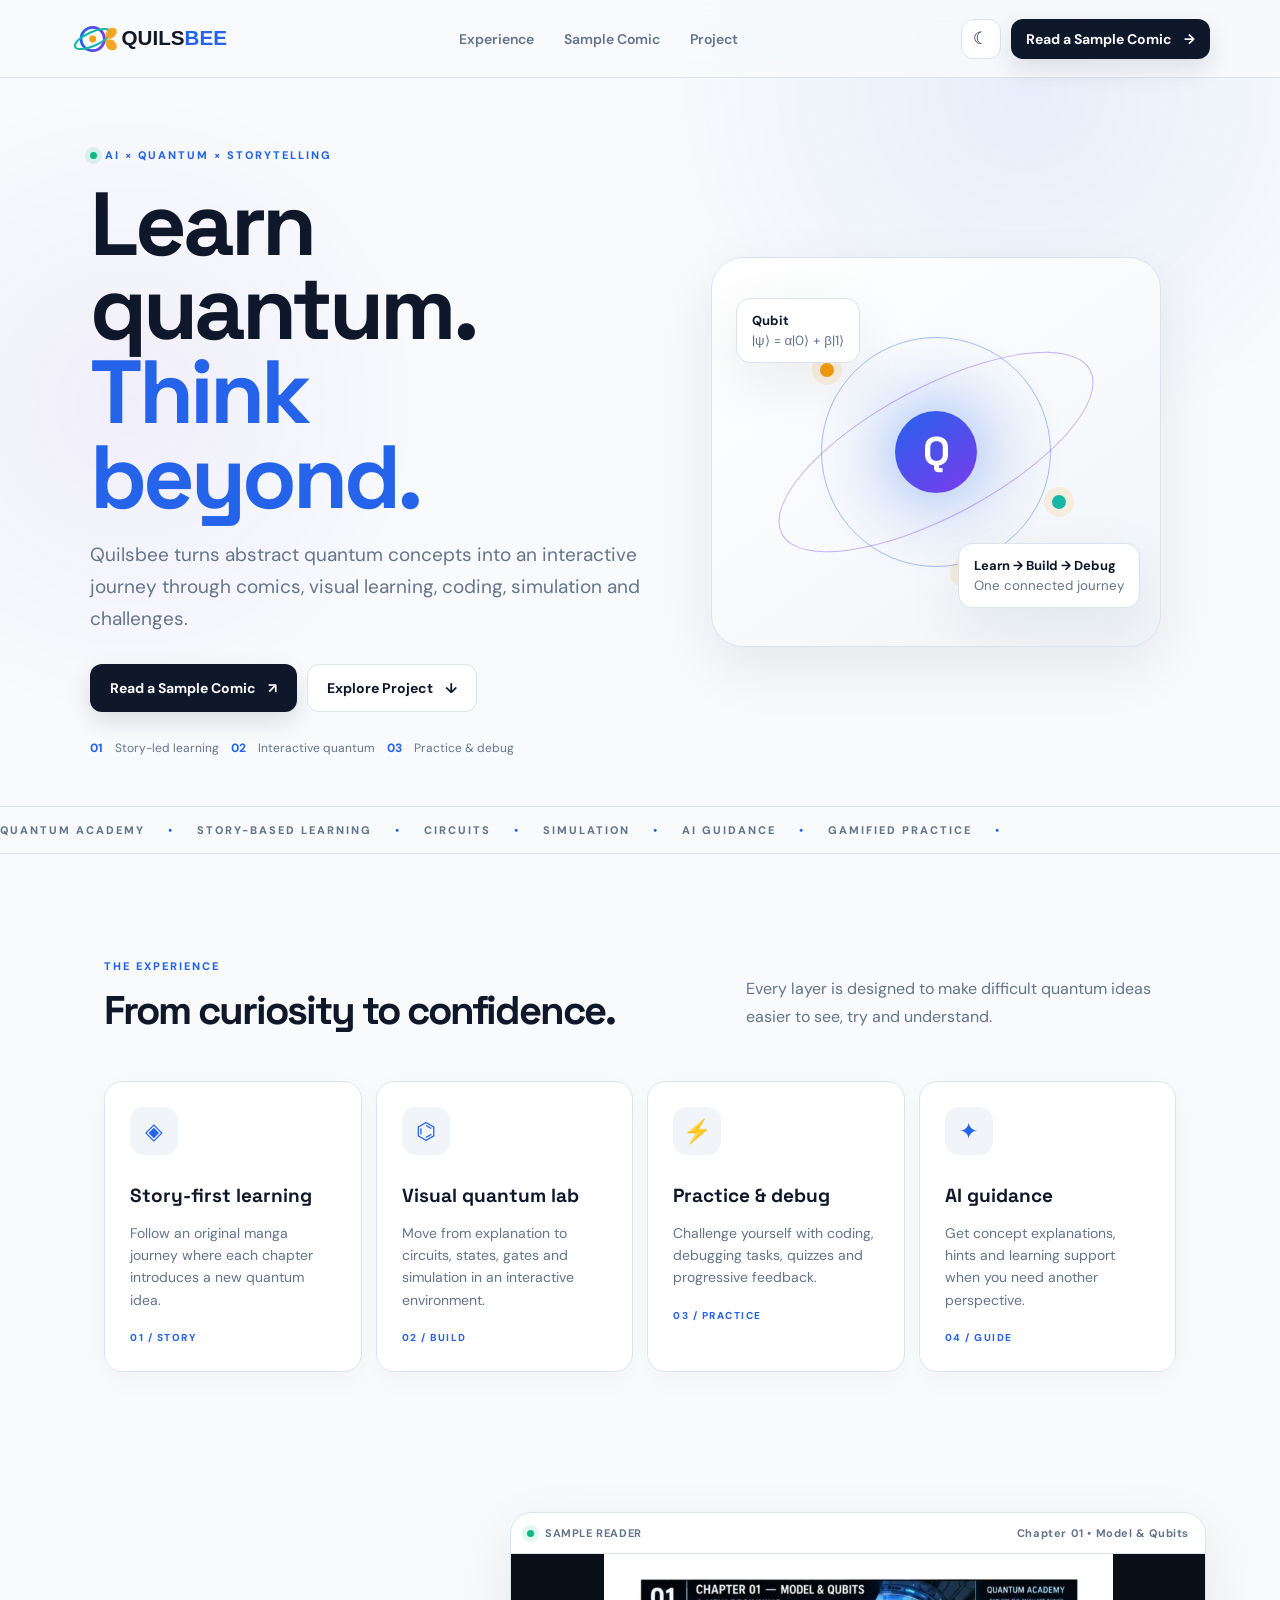
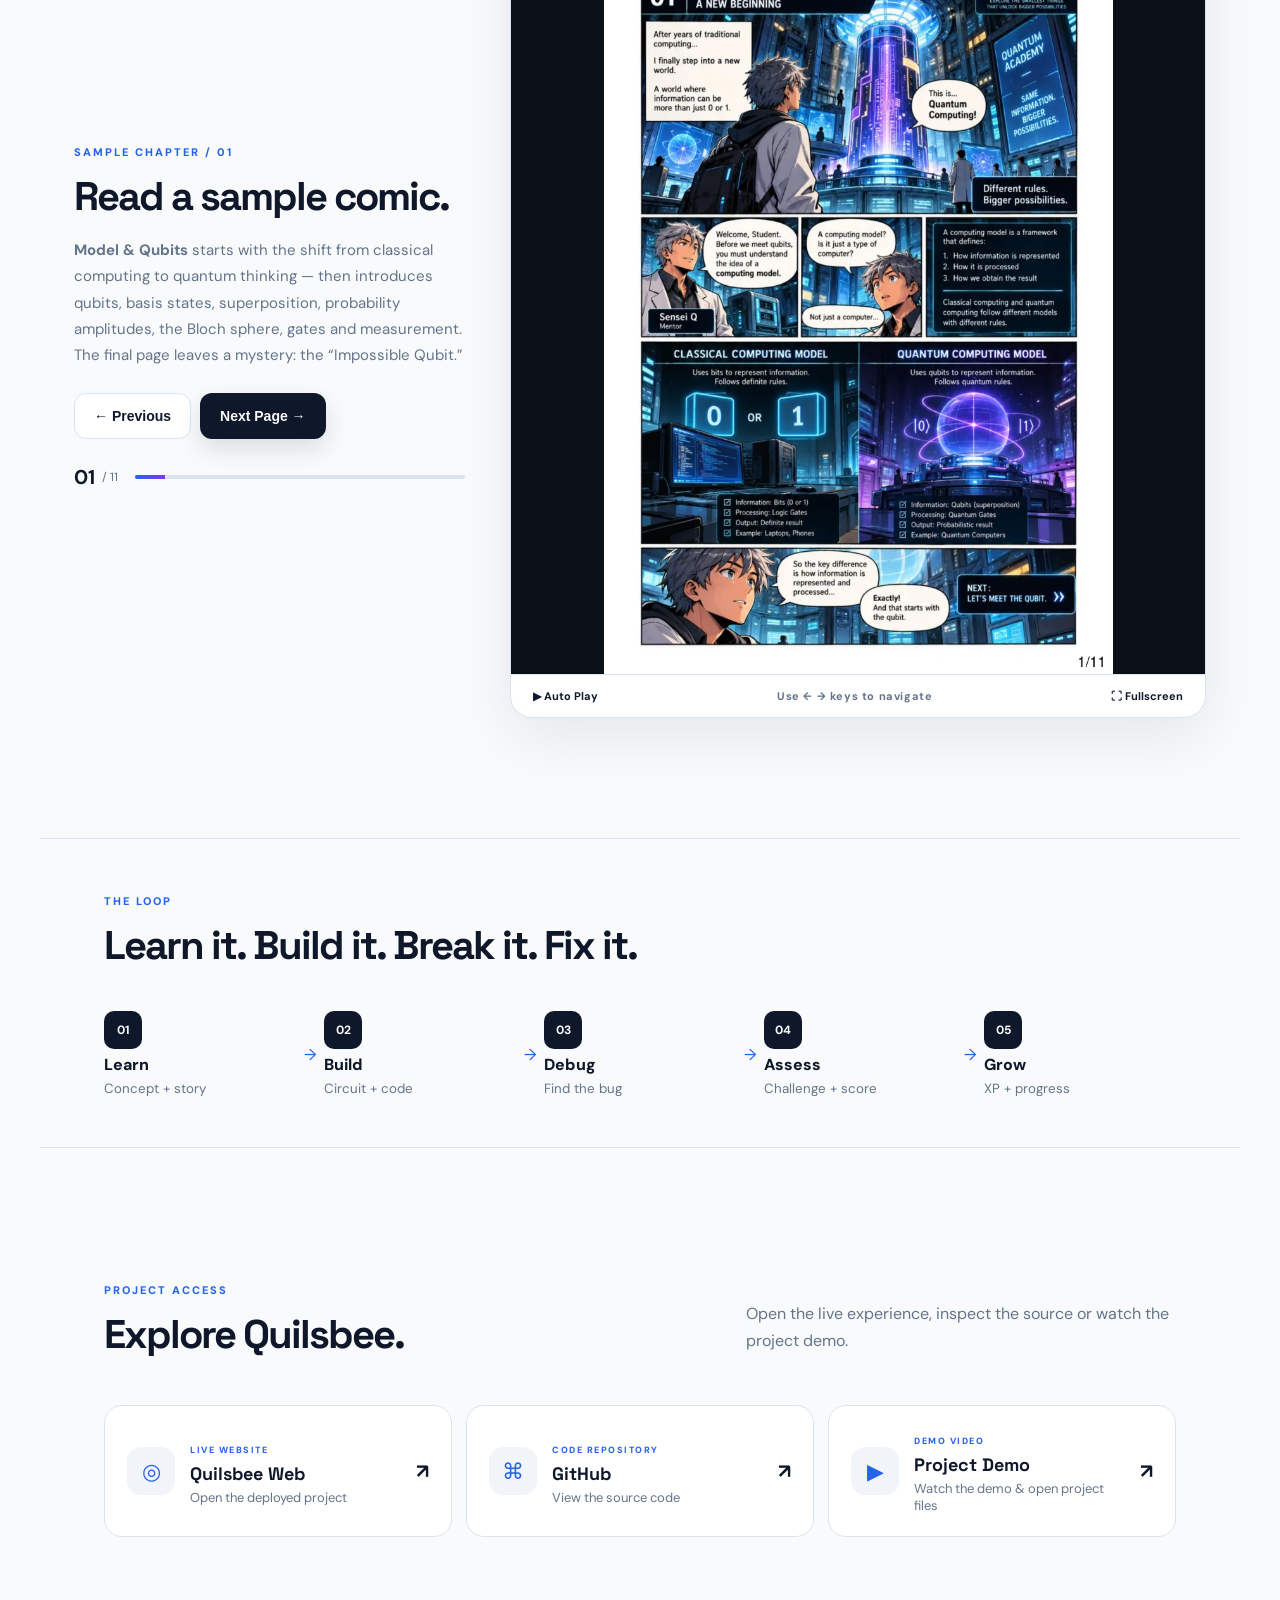
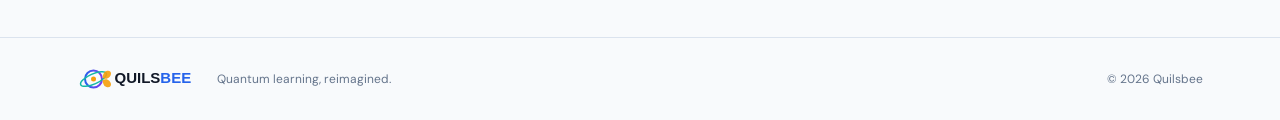
==== q1/index.html @ 22f12687 "success" ====
<!doctype html>
<html lang="en" data-theme="light">
<head>
<meta charset="utf-8">
<meta name="viewport" content="width=device-width,initial-scale=1">
<title>Quilsbee — Quantum Learning, Reimagined</title>
<meta name="description" content="Quilsbee — an interactive quantum learning experience with story, simulation, practice and AI guidance.">
<link rel="icon" href="favicon.svg">
<link rel="preconnect" href="https://fonts.googleapis.com">
<link rel="preconnect" href="https://fonts.gstatic.com" crossorigin>
<link href="https://fonts.googleapis.com/css2?family=DM+Sans:wght@400;500;600;700&family=Space+Grotesk:wght@500;600;700&display=swap" rel="stylesheet">
<link rel="stylesheet" href="styles.css">
</head>
<body>
<div class="ambient"></div>
<header class="nav">
  <a class="brand" href="#top" aria-label="Quilsbee home"><img src="assets/logo.svg" alt="Quilsbee logo"></a>
  <nav>
    <a href="#experience">Experience</a>
    <a href="#comic">Sample Comic</a>
    <a href="#links">Project</a>
  </nav>
  <div class="nav-actions">
    <button class="icon-btn" id="themeToggle" aria-label="Toggle light and dark mode" title="Toggle theme">☾</button>
    <a class="primary small" href="#comic">Read a Sample Comic <span>→</span></a>
  </div>
</header>

<main id="top">
<section class="hero">
  <div class="hero-copy">
    <div class="eyebrow"><span class="dot"></span> AI × QUANTUM × STORYTELLING</div>
    <h1>Learn quantum.<br><em>Think beyond.</em></h1>
    <p class="hero-text">Quilsbee turns abstract quantum concepts into an interactive journey through comics, visual learning, coding, simulation and challenges.</p>
    <div class="hero-actions">
      <a class="primary" href="#comic">Read a Sample Comic <span>↗</span></a>
      <a class="secondary" href="#links">Explore Project <span>↓</span></a>
    </div>
    <div class="trust">
      <span>01</span> Story-led learning
      <span>02</span> Interactive quantum
      <span>03</span> Practice & debug
    </div>
  </div>
  <div class="hero-visual">
    <div class="orbit-card">
      <div class="orbit o1"></div><div class="orbit o2"></div><div class="core">Q</div>
      <span class="node n1"></span><span class="node n2"></span><span class="node n3"></span>
      <div class="float-card fc1"><b>Qubit</b><small>|ψ⟩ = α|0⟩ + β|1⟩</small></div>
      <div class="float-card fc2"><b>Learn → Build → Debug</b><small>One connected journey</small></div>
    </div>
  </div>
</section>

<section class="marquee"><div>QUANTUM ACADEMY <b>•</b> STORY-BASED LEARNING <b>•</b> CIRCUITS <b>•</b> SIMULATION <b>•</b> AI GUIDANCE <b>•</b> GAMIFIED PRACTICE <b>•</b></div></section>

<section id="experience" class="section">
  <div class="section-head">
    <div><span class="kicker">THE EXPERIENCE</span><h2>From curiosity to confidence.</h2></div>
    <p>Every layer is designed to make difficult quantum ideas easier to see, try and understand.</p>
  </div>
  <div class="feature-grid">
    <article class="feature"><div class="feature-icon">◈</div><h3>Story-first learning</h3><p>Follow an original manga journey where each chapter introduces a new quantum idea.</p><span>01 / STORY</span></article>
    <article class="feature"><div class="feature-icon">⌬</div><h3>Visual quantum lab</h3><p>Move from explanation to circuits, states, gates and simulation in an interactive environment.</p><span>02 / BUILD</span></article>
    <article class="feature"><div class="feature-icon">⚡</div><h3>Practice & debug</h3><p>Challenge yourself with coding, debugging tasks, quizzes and progressive feedback.</p><span>03 / PRACTICE</span></article>
    <article class="feature"><div class="feature-icon">✦</div><h3>AI guidance</h3><p>Get concept explanations, hints and learning support when you need another perspective.</p><span>04 / GUIDE</span></article>
  </div>
</section>

<section id="comic" class="comic-section">
  <div class="comic-intro">
    <span class="kicker">SAMPLE CHAPTER / 01</span>
    <h2>Read a sample comic.</h2>
    <p><b>Model & Qubits</b> starts with the shift from classical computing to quantum thinking — then introduces qubits, basis states, superposition, probability amplitudes, the Bloch sphere, gates and measurement. The final page leaves a mystery: the “Impossible Qubit.”</p>
    <div class="comic-controls">
      <button class="secondary" id="prev">← Previous</button>
      <button class="primary" id="next">Next Page →</button>
    </div>
    <div class="page-meta"><strong id="pageNo">01</strong><span>/ 11</span><div class="progress"><i id="progress"></i></div></div>
  </div>
  <div class="comic-reader">
    <div class="reader-top"><span><span class="live-dot"></span> SAMPLE READER</span><span id="pageTitle">Chapter 01 • Model & Qubits</span></div>
    <div class="page-wrap"><img id="comicPage" src="assets/comic/page-01.webp" alt="Quantum manga page 1"></div>
    <div class="reader-bottom"><button id="play" class="reader-btn">▶ Auto Play</button><span>Use ← → keys to navigate</span><button id="fullscreen" class="reader-btn">⛶ Fullscreen</button></div>
  </div>
</section>

<section class="journey">
  <div class="journey-title"><span class="kicker">THE LOOP</span><h2>Learn it. Build it. Break it. Fix it.</h2></div>
  <div class="steps">
    <div><b>01</b><span>Learn</span><small>Concept + story</small></div><i>→</i>
    <div><b>02</b><span>Build</span><small>Circuit + code</small></div><i>→</i>
    <div><b>03</b><span>Debug</span><small>Find the bug</small></div><i>→</i>
    <div><b>04</b><span>Assess</span><small>Challenge + score</small></div><i>→</i>
    <div><b>05</b><span>Grow</span><small>XP + progress</small></div>
  </div>
</section>

<section id="links" class="links-section">
  <div class="section-head"><div><span class="kicker">PROJECT ACCESS</span><h2>Explore Quilsbee.</h2></div><p>Open the live experience, inspect the source or watch the project demo.</p></div>
  <div class="link-grid">
    <a class="link-card" href="https://quilsbee.vercel.app/" target="_blank" rel="noopener">
      <div class="link-icon">◎</div><div><small>LIVE WEBSITE</small><h3>Quilsbee Web</h3><p>Open the deployed project</p></div><b>↗</b>
    </a>
    <a class="link-card" href="https://github.com/Srinesh-art/Quilsbee.git" target="_blank" rel="noopener">
      <div class="link-icon">⌘</div><div><small>CODE REPOSITORY</small><h3>GitHub</h3><p>View the source code</p></div><b>↗</b>
    </a>
    <a class="link-card" href="https://drive.google.com/drive/folders/1bRu1vquhnzThxYZsgzIP01zrgV2LWgzP?usp=sharing" target="_blank" rel="noopener">
      <div class="link-icon">▶</div><div><small>DEMO VIDEO</small><h3>Project Demo</h3><p>Watch the demo & open project files</p></div><b>↗</b>
    </a>
  </div>
</section>
</main>

<footer><img src="assets/logo.svg" alt="Quilsbee"><span>Quantum learning, reimagined.</span><span>© 2026 Quilsbee</span></footer>
<script src="app.js"></script>
</body>
</html>
---- q1/styles.css ----
*{box-sizing:border-box}html{scroll-behavior:smooth}body{margin:0;font-family:"DM Sans",sans-serif;color:var(--text);background:var(--bg);transition:.3s} :root{--bg:#f8fafc;--surface:#fff;--surface2:#f1f5f9;--text:#0f172a;--muted:#64748b;--line:#dbe3ee;--blue:#2563eb;--purple:#7c3aed;--teal:#0f9f8f;--shadow:0 20px 60px rgba(15,23,42,.08)}html[data-theme=dark]{--bg:#07101f;--surface:#0d1829;--surface2:#111f33;--text:#f8fafc;--muted:#9fb0c7;--line:#20334d;--shadow:0 20px 60px rgba(0,0,0,.28)}a{text-decoration:none;color:inherit}.ambient{position:fixed;inset:0;pointer-events:none;background:radial-gradient(circle at 80% 10%,rgba(37,99,235,.08),transparent 28%),radial-gradient(circle at 10% 45%,rgba(124,58,237,.06),transparent 25%);z-index:-1}.nav{height:78px;display:flex;align-items:center;justify-content:space-between;padding:0 5.5%;border-bottom:1px solid var(--line);background:color-mix(in srgb,var(--bg) 90%,transparent);backdrop-filter:blur(14px);position:sticky;top:0;z-index:20}.brand img{width:165px;display:block}.nav nav{display:flex;gap:30px;font-size:14px;color:var(--muted);font-weight:600}.nav nav a:hover{color:var(--text)}.nav-actions{display:flex;gap:10px;align-items:center}.icon-btn{width:40px;height:40px;border-radius:12px;border:1px solid var(--line);background:var(--surface);color:var(--text);cursor:pointer;font-size:17px}.primary,.secondary{display:inline-flex;align-items:center;gap:12px;padding:14px 19px;border-radius:12px;font-weight:700;font-size:14px;cursor:pointer;border:1px solid transparent}.primary{background:var(--text);color:var(--bg);box-shadow:0 10px 24px rgba(15,23,42,.12)}.primary:hover{transform:translateY(-2px)}.secondary{background:var(--surface);border-color:var(--line);color:var(--text)}.small{padding:10px 14px}.hero{min-height:620px;display:grid;grid-template-columns:1.05fr .95fr;align-items:center;gap:30px;padding:70px 7% 50px;max-width:1400px;margin:auto}.eyebrow,.kicker{font-size:11px;letter-spacing:2px;font-weight:800;color:var(--blue)}.eyebrow{display:flex;align-items:center;gap:8px}.dot,.live-dot{width:7px;height:7px;background:#10b981;border-radius:50%;display:inline-block;box-shadow:0 0 0 5px rgba(16,185,129,.12)}h1,h2,h3{font-family:"Space Grotesk",sans-serif}h1{font-size:clamp(54px,7vw,90px);line-height:.94;letter-spacing:-4px;margin:20px 0}h1 em{font-style:normal;color:var(--blue)}.hero-text{max-width:590px;font-size:19px;line-height:1.7;color:var(--muted)}.hero-actions{display:flex;gap:10px;margin:28px 0}.trust{display:flex;gap:12px;align-items:center;color:var(--muted);font-size:12px}.trust span{color:var(--blue);font-weight:800}.hero-visual{height:470px;display:grid;place-items:center}.orbit-card{width:min(450px,90%);height:390px;border:1px solid var(--line);border-radius:32px;background:linear-gradient(145deg,var(--surface),var(--surface2));box-shadow:var(--shadow);position:relative;overflow:hidden}.orbit-card:before{content:"";position:absolute;inset:15%;background:radial-gradient(circle,rgba(37,99,235,.12),transparent 62%);border-radius:50%}.orbit{position:absolute;left:50%;top:50%;border:1px solid rgba(37,99,235,.4);border-radius:50%;transform:translate(-50%,-50%)}.o1{width:230px;height:230px}.o2{width:350px;height:130px;transform:translate(-50%,-50%) rotate(-28deg);border-color:rgba(124,58,237,.4)}.core{position:absolute;left:50%;top:50%;transform:translate(-50%,-50%);width:82px;height:82px;border-radius:50%;display:grid;place-items:center;background:linear-gradient(145deg,#2563eb,#7c3aed);color:#fff;font:700 40px "Space Grotesk";box-shadow:0 0 60px rgba(37,99,235,.35)}.node{position:absolute;width:14px;height:14px;border-radius:50%;background:#f59e0b;box-shadow:0 0 0 8px rgba(245,158,11,.12)}.n1{left:24%;top:27%}.n2{right:21%;top:61%;background:#14b8a6}.n3{left:55%;bottom:17%;background:#7c3aed}.float-card{position:absolute;background:var(--surface);border:1px solid var(--line);box-shadow:var(--shadow);padding:13px 15px;border-radius:14px}.float-card b{display:block;font-size:13px}.float-card small{display:block;color:var(--muted);margin-top:3px}.fc1{left:24px;top:40px}.fc2{right:20px;bottom:38px}.marquee{border-block:1px solid var(--line);padding:16px 0;overflow:hidden;white-space:nowrap;color:var(--muted);font-size:11px;font-weight:800;letter-spacing:2px}.marquee div{display:inline-block;animation:marq 22s linear infinite}@keyframes marq{to{transform:translateX(-35%)}}.marquee b{color:var(--blue);margin:0 18px}.section{max-width:1200px;margin:auto;padding:100px 5%}.section-head{display:flex;justify-content:space-between;gap:40px;align-items:end;margin-bottom:35px}.section-head h2,.journey h2,.comic-intro h2{font-size:40px;letter-spacing:-2px;margin:10px 0}.section-head p{max-width:430px;color:var(--muted);line-height:1.7}.feature-grid{display:grid;grid-template-columns:repeat(4,1fr);gap:14px}.feature{padding:25px;border:1px solid var(--line);border-radius:18px;background:var(--surface);min-height:235px;box-shadow:0 8px 30px rgba(15,23,42,.03)}.feature-icon{width:48px;height:48px;border-radius:14px;display:grid;place-items:center;background:var(--surface2);color:var(--blue);font-size:23px}.feature h3{font-size:19px;margin:28px 0 8px}.feature p{color:var(--muted);line-height:1.6;font-size:14px}.feature span{font-size:10px;letter-spacing:1.5px;color:var(--blue);font-weight:800}.comic-section{max-width:1260px;margin:0 auto 80px;padding:40px 5%;display:grid;grid-template-columns:.72fr 1.28fr;gap:45px;align-items:center}.comic-intro{padding:20px 0}.comic-intro p{color:var(--muted);line-height:1.75;font-size:15px}.comic-controls{display:flex;gap:9px;margin:25px 0}.page-meta{display:flex;align-items:center;gap:7px;color:var(--muted);font-size:12px}.page-meta strong{font-size:20px;color:var(--text)}.progress{height:4px;background:var(--line);border-radius:99px;flex:1;overflow:hidden;margin-left:10px}.progress i{display:block;height:100%;width:9%;background:linear-gradient(90deg,var(--blue),var(--purple));transition:.3s}.comic-reader{border:1px solid var(--line);border-radius:22px;background:var(--surface);box-shadow:var(--shadow);overflow:hidden}.reader-top,.reader-bottom{display:flex;align-items:center;justify-content:space-between;padding:13px 16px;font-size:11px;color:var(--muted);font-weight:700;letter-spacing:.6px}.reader-top{border-bottom:1px solid var(--line)}.reader-bottom{border-top:1px solid var(--line)}.page-wrap{background:#0a0f18;display:grid;place-items:center;min-height:520px}.page-wrap img{width:100%;max-height:720px;object-fit:contain;display:block}.reader-btn{background:none;border:0;color:var(--text);font:inherit;cursor:pointer}.live-dot{margin-right:7px}.journey{max-width:1200px;margin:0 auto 100px;padding:50px 5%;border-block:1px solid var(--line)}.steps{display:flex;align-items:center;justify-content:space-between;gap:8px;margin-top:40px}.steps div{flex:1;display:flex;flex-direction:column;gap:5px}.steps b{width:38px;height:38px;border-radius:10px;background:var(--text);color:var(--bg);display:grid;place-items:center;font-size:12px}.steps span{font-weight:800}.steps small{color:var(--muted)}.steps i{color:var(--blue);font-style:normal}.links-section{max-width:1200px;margin:auto;padding:30px 5% 100px}.link-grid{display:grid;grid-template-columns:repeat(3,1fr);gap:14px}.link-card{border:1px solid var(--line);background:var(--surface);border-radius:18px;padding:22px;display:grid;grid-template-columns:auto 1fr auto;gap:15px;align-items:center;transition:.2s}.link-card:hover{transform:translateY(-4px);border-color:rgba(37,99,235,.5);box-shadow:var(--shadow)}.link-icon{width:48px;height:48px;border-radius:14px;background:var(--surface2);display:grid;place-items:center;color:var(--blue);font-size:22px}.link-card small{font-size:9px;letter-spacing:1.5px;color:var(--blue);font-weight:800}.link-card h3{margin:4px 0;font-size:18px}.link-card p{margin:0;color:var(--muted);font-size:13px}.link-card>b{font-size:20px}footer{border-top:1px solid var(--line);padding:25px 6%;display:flex;align-items:center;gap:20px;color:var(--muted);font-size:12px}footer img{width:120px}footer span:last-child{margin-left:auto}@media(max-width:900px){.nav nav{display:none}.hero{grid-template-columns:1fr;padding-top:50px}.hero-visual{height:350px}.feature-grid{grid-template-columns:1fr 1fr}.comic-section{grid-template-columns:1fr}.link-grid{grid-template-columns:1fr}.section-head{display:block}.steps{flex-wrap:wrap}.steps i{display:none}}@media(max-width:560px){.nav{padding:0 4%}.nav .primary{display:none}.hero{padding-inline:5%;min-height:auto}.hero h1{font-size:54px}.hero-text{font-size:16px}.trust{flex-wrap:wrap}.feature-grid{grid-template-columns:1fr}.section,.links-section,.journey,.comic-section{padding-inline:5%}.comic-section{padding-top:10px}.page-wrap{min-height:400px}.float-card{display:none}footer{flex-wrap:wrap}footer span:last-child{margin-left:0;width:100%}}
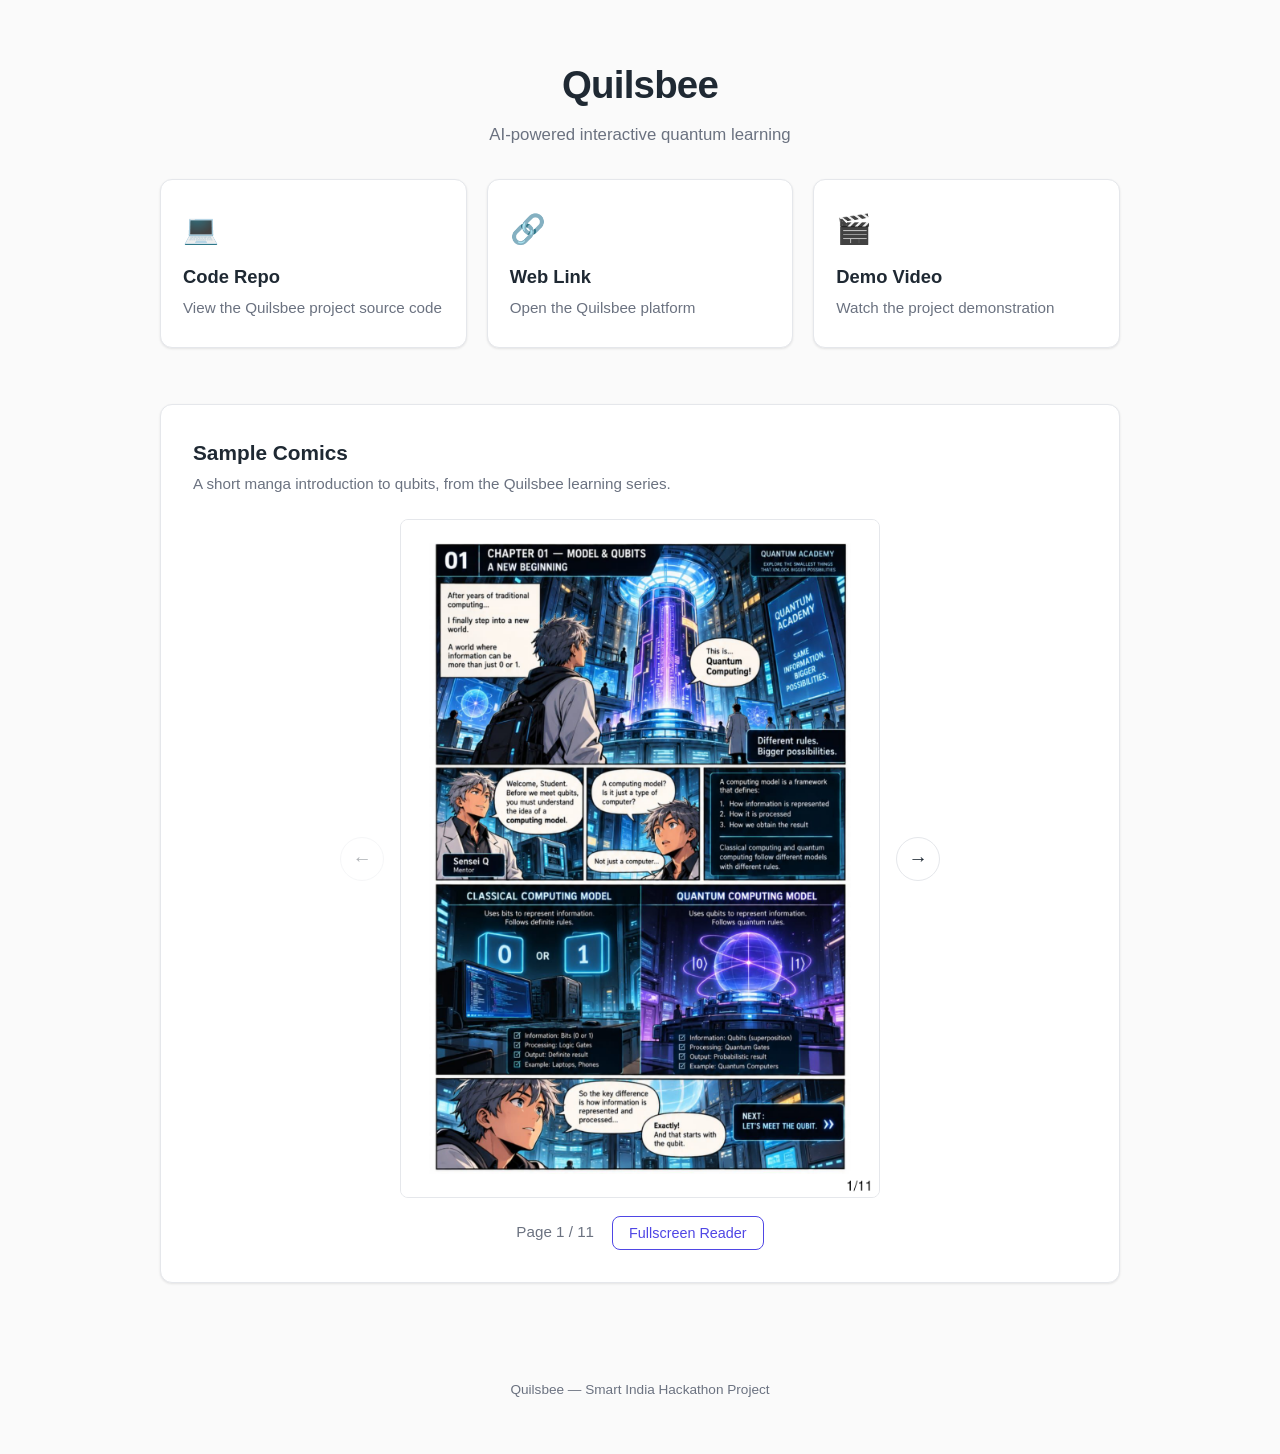
==== commit fe651b54: "yes" ====
--- a/q1/index.html
+++ b/q1/index.html
@@ -1,118 +1,75 @@
-<!doctype html>
-<html lang="en" data-theme="light">
+<!DOCTYPE html>
+<html lang="en">
 <head>
-<meta charset="utf-8">
-<meta name="viewport" content="width=device-width,initial-scale=1">
-<title>Quilsbee — Quantum Learning, Reimagined</title>
-<meta name="description" content="Quilsbee — an interactive quantum learning experience with story, simulation, practice and AI guidance.">
-<link rel="icon" href="favicon.svg">
-<link rel="preconnect" href="https://fonts.googleapis.com">
-<link rel="preconnect" href="https://fonts.gstatic.com" crossorigin>
-<link href="https://fonts.googleapis.com/css2?family=DM+Sans:wght@400;500;600;700&family=Space+Grotesk:wght@500;600;700&display=swap" rel="stylesheet">
+<meta charset="UTF-8">
+<meta name="viewport" content="width=device-width, initial-scale=1.0">
+<title>Quilsbee — AI-powered interactive quantum learning</title>
 <link rel="stylesheet" href="styles.css">
 </head>
 <body>
-<div class="ambient"></div>
-<header class="nav">
-  <a class="brand" href="#top" aria-label="Quilsbee home"><img src="assets/logo.svg" alt="Quilsbee logo"></a>
-  <nav>
-    <a href="#experience">Experience</a>
-    <a href="#comic">Sample Comic</a>
-    <a href="#links">Project</a>
-  </nav>
-  <div class="nav-actions">
-    <button class="icon-btn" id="themeToggle" aria-label="Toggle light and dark mode" title="Toggle theme">☾</button>
-    <a class="primary small" href="#comic">Read a Sample Comic <span>→</span></a>
+
+  <header class="site-header">
+    <h1 class="brand">Quilsbee</h1>
+    <p class="subtitle">AI-powered interactive quantum learning</p>
+  </header>
+
+  <main class="container">
+
+    <section class="options-grid" aria-label="Project links">
+      <a class="card" href="https://github.com/DHIVESH-M/quantum-static" target="_blank" rel="noopener noreferrer">
+        <span class="card-icon" aria-hidden="true">💻</span>
+        <h2>Code Repo</h2>
+        <p>View the Quilsbee project source code</p>
+      </a>
+
+      <a class="card" href="https://quilsbee.vercel.app/" target="_blank" rel="noopener noreferrer">
+        <span class="card-icon" aria-hidden="true">🔗</span>
+        <h2>Web Link</h2>
+        <p>Open the Quilsbee platform</p>
+      </a>
+
+      <a class="card" href="https://drive.google.com/drive/folders/1bRu1vquhnzThxYZsgzIP01zrgV2LWgzP?usp=sharing" target="_blank" rel="noopener noreferrer">
+        <span class="card-icon" aria-hidden="true">🎬</span>
+        <h2>Demo Video</h2>
+        <p>Watch the project demonstration</p>
+      </a>
+    </section>
+
+    <section class="comic-section" aria-label="Sample Comics">
+      <h2 class="section-title">Sample Comics</h2>
+      <p class="section-subtitle">A short manga introduction to qubits, from the Quilsbee learning series.</p>
+
+      <div class="comic-viewer">
+        <button id="prevBtn" class="nav-btn" aria-label="Previous page">&#8592;</button>
+
+        <div class="comic-frame">
+          <img id="comicImage" src="assets/comic/page-01.png" alt="Quilsbee comic page 1" tabindex="0">
+        </div>
+
+        <button id="nextBtn" class="nav-btn" aria-label="Next page">&#8594;</button>
+      </div>
+
+      <div class="comic-controls">
+        <span id="pageIndicator" class="page-indicator">Page 1 / 11</span>
+        <button id="fullscreenBtn" class="fs-btn">Fullscreen Reader</button>
+      </div>
+    </section>
+
+  </main>
+
+  <footer class="site-footer">
+    <p>Quilsbee &mdash; Smart India Hackathon Project</p>
+  </footer>
+
+  <!-- Lightbox / Fullscreen reader -->
+  <div id="lightbox" class="lightbox" role="dialog" aria-modal="true" aria-label="Comic fullscreen reader">
+    <button id="lightboxClose" class="lightbox-close" aria-label="Close fullscreen reader">&times;</button>
+    <button id="lightboxPrev" class="lightbox-nav lightbox-prev" aria-label="Previous page">&#8592;</button>
+    <img id="lightboxImage" class="lightbox-image" src="" alt="">
+    <button id="lightboxNext" class="lightbox-nav lightbox-next" aria-label="Next page">&#8594;</button>
+    <span id="lightboxIndicator" class="lightbox-indicator">Page 1 / 11</span>
   </div>
-</header>
 
-<main id="top">
-<section class="hero">
-  <div class="hero-copy">
-    <div class="eyebrow"><span class="dot"></span> AI × QUANTUM × STORYTELLING</div>
-    <h1>Learn quantum.<br><em>Think beyond.</em></h1>
-    <p class="hero-text">Quilsbee turns abstract quantum concepts into an interactive journey through comics, visual learning, coding, simulation and challenges.</p>
-    <div class="hero-actions">
-      <a class="primary" href="#comic">Read a Sample Comic <span>↗</span></a>
-      <a class="secondary" href="#links">Explore Project <span>↓</span></a>
-    </div>
-    <div class="trust">
-      <span>01</span> Story-led learning
-      <span>02</span> Interactive quantum
-      <span>03</span> Practice & debug
-    </div>
-  </div>
-  <div class="hero-visual">
-    <div class="orbit-card">
-      <div class="orbit o1"></div><div class="orbit o2"></div><div class="core">Q</div>
-      <span class="node n1"></span><span class="node n2"></span><span class="node n3"></span>
-      <div class="float-card fc1"><b>Qubit</b><small>|ψ⟩ = α|0⟩ + β|1⟩</small></div>
-      <div class="float-card fc2"><b>Learn → Build → Debug</b><small>One connected journey</small></div>
-    </div>
-  </div>
-</section>
-
-<section class="marquee"><div>QUANTUM ACADEMY <b>•</b> STORY-BASED LEARNING <b>•</b> CIRCUITS <b>•</b> SIMULATION <b>•</b> AI GUIDANCE <b>•</b> GAMIFIED PRACTICE <b>•</b></div></section>
-
-<section id="experience" class="section">
-  <div class="section-head">
-    <div><span class="kicker">THE EXPERIENCE</span><h2>From curiosity to confidence.</h2></div>
-    <p>Every layer is designed to make difficult quantum ideas easier to see, try and understand.</p>
-  </div>
-  <div class="feature-grid">
-    <article class="feature"><div class="feature-icon">◈</div><h3>Story-first learning</h3><p>Follow an original manga journey where each chapter introduces a new quantum idea.</p><span>01 / STORY</span></article>
-    <article class="feature"><div class="feature-icon">⌬</div><h3>Visual quantum lab</h3><p>Move from explanation to circuits, states, gates and simulation in an interactive environment.</p><span>02 / BUILD</span></article>
-    <article class="feature"><div class="feature-icon">⚡</div><h3>Practice & debug</h3><p>Challenge yourself with coding, debugging tasks, quizzes and progressive feedback.</p><span>03 / PRACTICE</span></article>
-    <article class="feature"><div class="feature-icon">✦</div><h3>AI guidance</h3><p>Get concept explanations, hints and learning support when you need another perspective.</p><span>04 / GUIDE</span></article>
-  </div>
-</section>
-
-<section id="comic" class="comic-section">
-  <div class="comic-intro">
-    <span class="kicker">SAMPLE CHAPTER / 01</span>
-    <h2>Read a sample comic.</h2>
-    <p><b>Model & Qubits</b> starts with the shift from classical computing to quantum thinking — then introduces qubits, basis states, superposition, probability amplitudes, the Bloch sphere, gates and measurement. The final page leaves a mystery: the “Impossible Qubit.”</p>
-    <div class="comic-controls">
-      <button class="secondary" id="prev">← Previous</button>
-      <button class="primary" id="next">Next Page →</button>
-    </div>
-    <div class="page-meta"><strong id="pageNo">01</strong><span>/ 11</span><div class="progress"><i id="progress"></i></div></div>
-  </div>
-  <div class="comic-reader">
-    <div class="reader-top"><span><span class="live-dot"></span> SAMPLE READER</span><span id="pageTitle">Chapter 01 • Model & Qubits</span></div>
-    <div class="page-wrap"><img id="comicPage" src="assets/comic/page-01.webp" alt="Quantum manga page 1"></div>
-    <div class="reader-bottom"><button id="play" class="reader-btn">▶ Auto Play</button><span>Use ← → keys to navigate</span><button id="fullscreen" class="reader-btn">⛶ Fullscreen</button></div>
-  </div>
-</section>
-
-<section class="journey">
-  <div class="journey-title"><span class="kicker">THE LOOP</span><h2>Learn it. Build it. Break it. Fix it.</h2></div>
-  <div class="steps">
-    <div><b>01</b><span>Learn</span><small>Concept + story</small></div><i>→</i>
-    <div><b>02</b><span>Build</span><small>Circuit + code</small></div><i>→</i>
-    <div><b>03</b><span>Debug</span><small>Find the bug</small></div><i>→</i>
-    <div><b>04</b><span>Assess</span><small>Challenge + score</small></div><i>→</i>
-    <div><b>05</b><span>Grow</span><small>XP + progress</small></div>
-  </div>
-</section>
-
-<section id="links" class="links-section">
-  <div class="section-head"><div><span class="kicker">PROJECT ACCESS</span><h2>Explore Quilsbee.</h2></div><p>Open the live experience, inspect the source or watch the project demo.</p></div>
-  <div class="link-grid">
-    <a class="link-card" href="https://quilsbee.vercel.app/" target="_blank" rel="noopener">
-      <div class="link-icon">◎</div><div><small>LIVE WEBSITE</small><h3>Quilsbee Web</h3><p>Open the deployed project</p></div><b>↗</b>
-    </a>
-    <a class="link-card" href="https://github.com/Srinesh-art/Quilsbee.git" target="_blank" rel="noopener">
-      <div class="link-icon">⌘</div><div><small>CODE REPOSITORY</small><h3>GitHub</h3><p>View the source code</p></div><b>↗</b>
-    </a>
-    <a class="link-card" href="https://drive.google.com/drive/folders/1bRu1vquhnzThxYZsgzIP01zrgV2LWgzP?usp=sharing" target="_blank" rel="noopener">
-      <div class="link-icon">▶</div><div><small>DEMO VIDEO</small><h3>Project Demo</h3><p>Watch the demo & open project files</p></div><b>↗</b>
-    </a>
-  </div>
-</section>
-</main>
-
-<footer><img src="assets/logo.svg" alt="Quilsbee"><span>Quantum learning, reimagined.</span><span>© 2026 Quilsbee</span></footer>
-<script src="app.js"></script>
+  <script src="app.js"></script>
 </body>
-</html>+</html>
--- a/q1/styles.css
+++ b/q1/styles.css
@@ -1 +1,287 @@
-*{box-sizing:border-box}html{scroll-behavior:smooth}body{margin:0;font-family:"DM Sans",sans-serif;color:var(--text);background:var(--bg);transition:.3s} :root{--bg:#f8fafc;--surface:#fff;--surface2:#f1f5f9;--text:#0f172a;--muted:#64748b;--line:#dbe3ee;--blue:#2563eb;--purple:#7c3aed;--teal:#0f9f8f;--shadow:0 20px 60px rgba(15,23,42,.08)}html[data-theme=dark]{--bg:#07101f;--surface:#0d1829;--surface2:#111f33;--text:#f8fafc;--muted:#9fb0c7;--line:#20334d;--shadow:0 20px 60px rgba(0,0,0,.28)}a{text-decoration:none;color:inherit}.ambient{position:fixed;inset:0;pointer-events:none;background:radial-gradient(circle at 80% 10%,rgba(37,99,235,.08),transparent 28%),radial-gradient(circle at 10% 45%,rgba(124,58,237,.06),transparent 25%);z-index:-1}.nav{height:78px;display:flex;align-items:center;justify-content:space-between;padding:0 5.5%;border-bottom:1px solid var(--line);background:color-mix(in srgb,var(--bg) 90%,transparent);backdrop-filter:blur(14px);position:sticky;top:0;z-index:20}.brand img{width:165px;display:block}.nav nav{display:flex;gap:30px;font-size:14px;color:var(--muted);font-weight:600}.nav nav a:hover{color:var(--text)}.nav-actions{display:flex;gap:10px;align-items:center}.icon-btn{width:40px;height:40px;border-radius:12px;border:1px solid var(--line);background:var(--surface);color:var(--text);cursor:pointer;font-size:17px}.primary,.secondary{display:inline-flex;align-items:center;gap:12px;padding:14px 19px;border-radius:12px;font-weight:700;font-size:14px;cursor:pointer;border:1px solid transparent}.primary{background:var(--text);color:var(--bg);box-shadow:0 10px 24px rgba(15,23,42,.12)}.primary:hover{transform:translateY(-2px)}.secondary{background:var(--surface);border-color:var(--line);color:var(--text)}.small{padding:10px 14px}.hero{min-height:620px;display:grid;grid-template-columns:1.05fr .95fr;align-items:center;gap:30px;padding:70px 7% 50px;max-width:1400px;margin:auto}.eyebrow,.kicker{font-size:11px;letter-spacing:2px;font-weight:800;color:var(--blue)}.eyebrow{display:flex;align-items:center;gap:8px}.dot,.live-dot{width:7px;height:7px;background:#10b981;border-radius:50%;display:inline-block;box-shadow:0 0 0 5px rgba(16,185,129,.12)}h1,h2,h3{font-family:"Space Grotesk",sans-serif}h1{font-size:clamp(54px,7vw,90px);line-height:.94;letter-spacing:-4px;margin:20px 0}h1 em{font-style:normal;color:var(--blue)}.hero-text{max-width:590px;font-size:19px;line-height:1.7;color:var(--muted)}.hero-actions{display:flex;gap:10px;margin:28px 0}.trust{display:flex;gap:12px;align-items:center;color:var(--muted);font-size:12px}.trust span{color:var(--blue);font-weight:800}.hero-visual{height:470px;display:grid;place-items:center}.orbit-card{width:min(450px,90%);height:390px;border:1px solid var(--line);border-radius:32px;background:linear-gradient(145deg,var(--surface),var(--surface2));box-shadow:var(--shadow);position:relative;overflow:hidden}.orbit-card:before{content:"";position:absolute;inset:15%;background:radial-gradient(circle,rgba(37,99,235,.12),transparent 62%);border-radius:50%}.orbit{position:absolute;left:50%;top:50%;border:1px solid rgba(37,99,235,.4);border-radius:50%;transform:translate(-50%,-50%)}.o1{width:230px;height:230px}.o2{width:350px;height:130px;transform:translate(-50%,-50%) rotate(-28deg);border-color:rgba(124,58,237,.4)}.core{position:absolute;left:50%;top:50%;transform:translate(-50%,-50%);width:82px;height:82px;border-radius:50%;display:grid;place-items:center;background:linear-gradient(145deg,#2563eb,#7c3aed);color:#fff;font:700 40px "Space Grotesk";box-shadow:0 0 60px rgba(37,99,235,.35)}.node{position:absolute;width:14px;height:14px;border-radius:50%;background:#f59e0b;box-shadow:0 0 0 8px rgba(245,158,11,.12)}.n1{left:24%;top:27%}.n2{right:21%;top:61%;background:#14b8a6}.n3{left:55%;bottom:17%;background:#7c3aed}.float-card{position:absolute;background:var(--surface);border:1px solid var(--line);box-shadow:var(--shadow);padding:13px 15px;border-radius:14px}.float-card b{display:block;font-size:13px}.float-card small{display:block;color:var(--muted);margin-top:3px}.fc1{left:24px;top:40px}.fc2{right:20px;bottom:38px}.marquee{border-block:1px solid var(--line);padding:16px 0;overflow:hidden;white-space:nowrap;color:var(--muted);font-size:11px;font-weight:800;letter-spacing:2px}.marquee div{display:inline-block;animation:marq 22s linear infinite}@keyframes marq{to{transform:translateX(-35%)}}.marquee b{color:var(--blue);margin:0 18px}.section{max-width:1200px;margin:auto;padding:100px 5%}.section-head{display:flex;justify-content:space-between;gap:40px;align-items:end;margin-bottom:35px}.section-head h2,.journey h2,.comic-intro h2{font-size:40px;letter-spacing:-2px;margin:10px 0}.section-head p{max-width:430px;color:var(--muted);line-height:1.7}.feature-grid{display:grid;grid-template-columns:repeat(4,1fr);gap:14px}.feature{padding:25px;border:1px solid var(--line);border-radius:18px;background:var(--surface);min-height:235px;box-shadow:0 8px 30px rgba(15,23,42,.03)}.feature-icon{width:48px;height:48px;border-radius:14px;display:grid;place-items:center;background:var(--surface2);color:var(--blue);font-size:23px}.feature h3{font-size:19px;margin:28px 0 8px}.feature p{color:var(--muted);line-height:1.6;font-size:14px}.feature span{font-size:10px;letter-spacing:1.5px;color:var(--blue);font-weight:800}.comic-section{max-width:1260px;margin:0 auto 80px;padding:40px 5%;display:grid;grid-template-columns:.72fr 1.28fr;gap:45px;align-items:center}.comic-intro{padding:20px 0}.comic-intro p{color:var(--muted);line-height:1.75;font-size:15px}.comic-controls{display:flex;gap:9px;margin:25px 0}.page-meta{display:flex;align-items:center;gap:7px;color:var(--muted);font-size:12px}.page-meta strong{font-size:20px;color:var(--text)}.progress{height:4px;background:var(--line);border-radius:99px;flex:1;overflow:hidden;margin-left:10px}.progress i{display:block;height:100%;width:9%;background:linear-gradient(90deg,var(--blue),var(--purple));transition:.3s}.comic-reader{border:1px solid var(--line);border-radius:22px;background:var(--surface);box-shadow:var(--shadow);overflow:hidden}.reader-top,.reader-bottom{display:flex;align-items:center;justify-content:space-between;padding:13px 16px;font-size:11px;color:var(--muted);font-weight:700;letter-spacing:.6px}.reader-top{border-bottom:1px solid var(--line)}.reader-bottom{border-top:1px solid var(--line)}.page-wrap{background:#0a0f18;display:grid;place-items:center;min-height:520px}.page-wrap img{width:100%;max-height:720px;object-fit:contain;display:block}.reader-btn{background:none;border:0;color:var(--text);font:inherit;cursor:pointer}.live-dot{margin-right:7px}.journey{max-width:1200px;margin:0 auto 100px;padding:50px 5%;border-block:1px solid var(--line)}.steps{display:flex;align-items:center;justify-content:space-between;gap:8px;margin-top:40px}.steps div{flex:1;display:flex;flex-direction:column;gap:5px}.steps b{width:38px;height:38px;border-radius:10px;background:var(--text);color:var(--bg);display:grid;place-items:center;font-size:12px}.steps span{font-weight:800}.steps small{color:var(--muted)}.steps i{color:var(--blue);font-style:normal}.links-section{max-width:1200px;margin:auto;padding:30px 5% 100px}.link-grid{display:grid;grid-template-columns:repeat(3,1fr);gap:14px}.link-card{border:1px solid var(--line);background:var(--surface);border-radius:18px;padding:22px;display:grid;grid-template-columns:auto 1fr auto;gap:15px;align-items:center;transition:.2s}.link-card:hover{transform:translateY(-4px);border-color:rgba(37,99,235,.5);box-shadow:var(--shadow)}.link-icon{width:48px;height:48px;border-radius:14px;background:var(--surface2);display:grid;place-items:center;color:var(--blue);font-size:22px}.link-card small{font-size:9px;letter-spacing:1.5px;color:var(--blue);font-weight:800}.link-card h3{margin:4px 0;font-size:18px}.link-card p{margin:0;color:var(--muted);font-size:13px}.link-card>b{font-size:20px}footer{border-top:1px solid var(--line);padding:25px 6%;display:flex;align-items:center;gap:20px;color:var(--muted);font-size:12px}footer img{width:120px}footer span:last-child{margin-left:auto}@media(max-width:900px){.nav nav{display:none}.hero{grid-template-columns:1fr;padding-top:50px}.hero-visual{height:350px}.feature-grid{grid-template-columns:1fr 1fr}.comic-section{grid-template-columns:1fr}.link-grid{grid-template-columns:1fr}.section-head{display:block}.steps{flex-wrap:wrap}.steps i{display:none}}@media(max-width:560px){.nav{padding:0 4%}.nav .primary{display:none}.hero{padding-inline:5%;min-height:auto}.hero h1{font-size:54px}.hero-text{font-size:16px}.trust{flex-wrap:wrap}.feature-grid{grid-template-columns:1fr}.section,.links-section,.journey,.comic-section{padding-inline:5%}.comic-section{padding-top:10px}.page-wrap{min-height:400px}.float-card{display:none}footer{flex-wrap:wrap}footer span:last-child{margin-left:0;width:100%}}
+:root {
+  --bg: #fafafa;
+  --surface: #ffffff;
+  --border: #e5e7eb;
+  --text: #1f2933;
+  --text-muted: #6b7280;
+  --accent: #4f46e5;
+  --accent-dark: #3730a3;
+  --radius: 12px;
+  --shadow: 0 1px 3px rgba(0,0,0,0.06), 0 1px 2px rgba(0,0,0,0.04);
+  --shadow-hover: 0 8px 20px rgba(0,0,0,0.08);
+}
+
+* { box-sizing: border-box; }
+
+html, body {
+  margin: 0;
+  padding: 0;
+}
+
+body {
+  background: var(--bg);
+  color: var(--text);
+  font-family: "Segoe UI", Roboto, Helvetica, Arial, sans-serif;
+  line-height: 1.5;
+  -webkit-font-smoothing: antialiased;
+}
+
+.site-header {
+  text-align: center;
+  padding: 56px 20px 32px;
+}
+
+.brand {
+  font-size: 2.4rem;
+  font-weight: 700;
+  margin: 0 0 8px;
+  letter-spacing: -0.02em;
+  color: var(--text);
+}
+
+.subtitle {
+  margin: 0;
+  color: var(--text-muted);
+  font-size: 1.05rem;
+}
+
+.container {
+  max-width: 1000px;
+  margin: 0 auto;
+  padding: 0 20px 60px;
+}
+
+/* Option cards */
+.options-grid {
+  display: grid;
+  grid-template-columns: repeat(3, 1fr);
+  gap: 20px;
+  margin-bottom: 56px;
+}
+
+.card {
+  background: var(--surface);
+  border: 1px solid var(--border);
+  border-radius: var(--radius);
+  padding: 28px 22px;
+  text-decoration: none;
+  color: var(--text);
+  box-shadow: var(--shadow);
+  transition: transform 0.15s ease, box-shadow 0.15s ease, border-color 0.15s ease;
+  display: flex;
+  flex-direction: column;
+  gap: 6px;
+}
+
+.card:hover, .card:focus-visible {
+  transform: translateY(-3px);
+  box-shadow: var(--shadow-hover);
+  border-color: var(--accent);
+}
+
+.card-icon {
+  font-size: 1.8rem;
+  margin-bottom: 6px;
+}
+
+.card h2 {
+  margin: 0;
+  font-size: 1.15rem;
+  font-weight: 600;
+}
+
+.card p {
+  margin: 0;
+  color: var(--text-muted);
+  font-size: 0.95rem;
+}
+
+/* Comic section */
+.comic-section {
+  background: var(--surface);
+  border: 1px solid var(--border);
+  border-radius: var(--radius);
+  padding: 32px;
+  box-shadow: var(--shadow);
+}
+
+.section-title {
+  margin: 0 0 4px;
+  font-size: 1.3rem;
+  font-weight: 700;
+}
+
+.section-subtitle {
+  margin: 0 0 24px;
+  color: var(--text-muted);
+  font-size: 0.95rem;
+}
+
+.comic-viewer {
+  display: flex;
+  align-items: center;
+  justify-content: center;
+  gap: 16px;
+}
+
+.comic-frame {
+  flex: 1;
+  max-width: 480px;
+  border: 1px solid var(--border);
+  border-radius: 8px;
+  overflow: hidden;
+  background: #f3f4f6;
+  display: flex;
+  align-items: center;
+  justify-content: center;
+}
+
+.comic-frame img {
+  width: 100%;
+  height: auto;
+  display: block;
+  cursor: zoom-in;
+}
+
+.nav-btn {
+  flex-shrink: 0;
+  width: 44px;
+  height: 44px;
+  border-radius: 50%;
+  border: 1px solid var(--border);
+  background: var(--surface);
+  font-size: 1.2rem;
+  cursor: pointer;
+  color: var(--text);
+  transition: background 0.15s ease, border-color 0.15s ease;
+}
+
+.nav-btn:hover {
+  background: #f3f4f6;
+  border-color: var(--accent);
+}
+
+.nav-btn:disabled {
+  opacity: 0.35;
+  cursor: not-allowed;
+}
+
+.comic-controls {
+  display: flex;
+  align-items: center;
+  justify-content: center;
+  gap: 18px;
+  margin-top: 18px;
+}
+
+.page-indicator {
+  color: var(--text-muted);
+  font-size: 0.95rem;
+  font-variant-numeric: tabular-nums;
+}
+
+.fs-btn {
+  border: 1px solid var(--accent);
+  background: var(--surface);
+  color: var(--accent);
+  padding: 8px 16px;
+  border-radius: 8px;
+  cursor: pointer;
+  font-size: 0.9rem;
+  font-weight: 500;
+  transition: background 0.15s ease, color 0.15s ease;
+}
+
+.fs-btn:hover {
+  background: var(--accent);
+  color: #fff;
+}
+
+/* Footer */
+.site-footer {
+  text-align: center;
+  padding: 24px 20px 40px;
+  color: var(--text-muted);
+  font-size: 0.85rem;
+}
+
+/* Lightbox */
+.lightbox {
+  display: none;
+  position: fixed;
+  inset: 0;
+  background: rgba(17, 20, 24, 0.92);
+  z-index: 1000;
+  align-items: center;
+  justify-content: center;
+}
+
+.lightbox.open {
+  display: flex;
+}
+
+.lightbox-image {
+  max-width: 88vw;
+  max-height: 86vh;
+  border-radius: 6px;
+  box-shadow: 0 10px 40px rgba(0,0,0,0.5);
+}
+
+.lightbox-close {
+  position: absolute;
+  top: 18px;
+  right: 24px;
+  background: transparent;
+  border: none;
+  color: #fff;
+  font-size: 2.2rem;
+  line-height: 1;
+  cursor: pointer;
+}
+
+.lightbox-nav {
+  position: absolute;
+  top: 50%;
+  transform: translateY(-50%);
+  width: 52px;
+  height: 52px;
+  border-radius: 50%;
+  border: none;
+  background: rgba(255,255,255,0.12);
+  color: #fff;
+  font-size: 1.4rem;
+  cursor: pointer;
+  transition: background 0.15s ease;
+}
+
+.lightbox-nav:hover {
+  background: rgba(255,255,255,0.25);
+}
+
+.lightbox-prev { left: 20px; }
+.lightbox-next { right: 20px; }
+
+.lightbox-indicator {
+  position: absolute;
+  bottom: 22px;
+  left: 50%;
+  transform: translateX(-50%);
+  color: #fff;
+  font-size: 0.9rem;
+  opacity: 0.85;
+}
+
+/* Responsive */
+@media (max-width: 800px) {
+  .options-grid {
+    grid-template-columns: 1fr;
+  }
+}
+
+@media (max-width: 560px) {
+  .brand { font-size: 1.9rem; }
+  .comic-section { padding: 22px 16px; }
+  .comic-viewer { gap: 8px; }
+  .nav-btn { width: 38px; height: 38px; font-size: 1rem; }
+  .lightbox-nav { width: 42px; height: 42px; }
+}
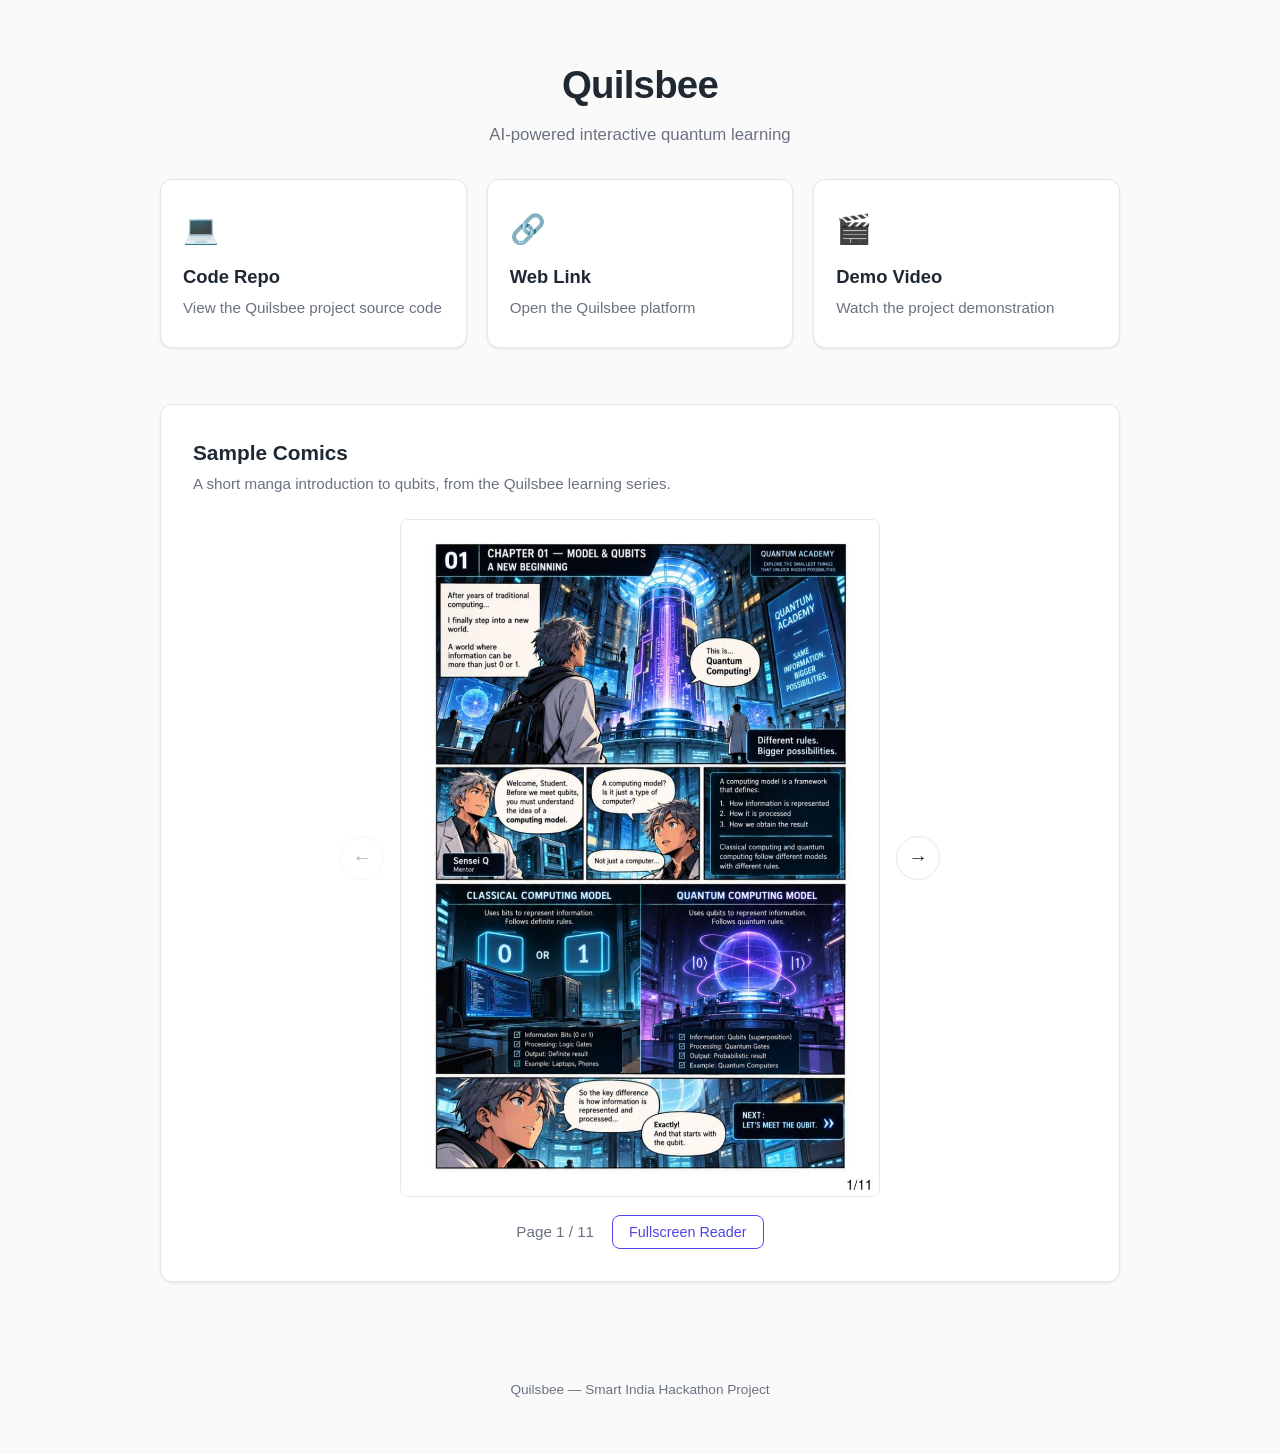
==== commit 67e596a5: "sucesss" ====
--- a/q1/index.html
+++ b/q1/index.html
@@ -4,7 +4,295 @@
 <meta charset="UTF-8">
 <meta name="viewport" content="width=device-width, initial-scale=1.0">
 <title>Quilsbee — AI-powered interactive quantum learning</title>
-<link rel="stylesheet" href="styles.css">
+<style>
+:root {
+  --bg: #fafafa;
+  --surface: #ffffff;
+  --border: #e5e7eb;
+  --text: #1f2933;
+  --text-muted: #6b7280;
+  --accent: #4f46e5;
+  --accent-dark: #3730a3;
+  --radius: 12px;
+  --shadow: 0 1px 3px rgba(0,0,0,0.06), 0 1px 2px rgba(0,0,0,0.04);
+  --shadow-hover: 0 8px 20px rgba(0,0,0,0.08);
+}
+
+* { box-sizing: border-box; }
+
+html, body {
+  margin: 0;
+  padding: 0;
+}
+
+body {
+  background: var(--bg);
+  color: var(--text);
+  font-family: "Segoe UI", Roboto, Helvetica, Arial, sans-serif;
+  line-height: 1.5;
+  -webkit-font-smoothing: antialiased;
+}
+
+.site-header {
+  text-align: center;
+  padding: 56px 20px 32px;
+}
+
+.brand {
+  font-size: 2.4rem;
+  font-weight: 700;
+  margin: 0 0 8px;
+  letter-spacing: -0.02em;
+  color: var(--text);
+}
+
+.subtitle {
+  margin: 0;
+  color: var(--text-muted);
+  font-size: 1.05rem;
+}
+
+.container {
+  max-width: 1000px;
+  margin: 0 auto;
+  padding: 0 20px 60px;
+}
+
+/* Option cards */
+.options-grid {
+  display: grid;
+  grid-template-columns: repeat(3, 1fr);
+  gap: 20px;
+  margin-bottom: 56px;
+}
+
+.card {
+  background: var(--surface);
+  border: 1px solid var(--border);
+  border-radius: var(--radius);
+  padding: 28px 22px;
+  text-decoration: none;
+  color: var(--text);
+  box-shadow: var(--shadow);
+  transition: transform 0.15s ease, box-shadow 0.15s ease, border-color 0.15s ease;
+  display: flex;
+  flex-direction: column;
+  gap: 6px;
+}
+
+.card:hover, .card:focus-visible {
+  transform: translateY(-3px);
+  box-shadow: var(--shadow-hover);
+  border-color: var(--accent);
+}
+
+.card-icon {
+  font-size: 1.8rem;
+  margin-bottom: 6px;
+}
+
+.card h2 {
+  margin: 0;
+  font-size: 1.15rem;
+  font-weight: 600;
+}
+
+.card p {
+  margin: 0;
+  color: var(--text-muted);
+  font-size: 0.95rem;
+}
+
+/* Comic section */
+.comic-section {
+  background: var(--surface);
+  border: 1px solid var(--border);
+  border-radius: var(--radius);
+  padding: 32px;
+  box-shadow: var(--shadow);
+}
+
+.section-title {
+  margin: 0 0 4px;
+  font-size: 1.3rem;
+  font-weight: 700;
+}
+
+.section-subtitle {
+  margin: 0 0 24px;
+  color: var(--text-muted);
+  font-size: 0.95rem;
+}
+
+.comic-viewer {
+  display: flex;
+  align-items: center;
+  justify-content: center;
+  gap: 16px;
+}
+
+.comic-frame {
+  flex: 1;
+  max-width: 480px;
+  border: 1px solid var(--border);
+  border-radius: 8px;
+  overflow: hidden;
+  background: #f3f4f6;
+  display: flex;
+  align-items: center;
+  justify-content: center;
+}
+
+.comic-frame img {
+  width: 100%;
+  height: auto;
+  display: block;
+  cursor: zoom-in;
+}
+
+.nav-btn {
+  flex-shrink: 0;
+  width: 44px;
+  height: 44px;
+  border-radius: 50%;
+  border: 1px solid var(--border);
+  background: var(--surface);
+  font-size: 1.2rem;
+  cursor: pointer;
+  color: var(--text);
+  transition: background 0.15s ease, border-color 0.15s ease;
+}
+
+.nav-btn:hover {
+  background: #f3f4f6;
+  border-color: var(--accent);
+}
+
+.nav-btn:disabled {
+  opacity: 0.35;
+  cursor: not-allowed;
+}
+
+.comic-controls {
+  display: flex;
+  align-items: center;
+  justify-content: center;
+  gap: 18px;
+  margin-top: 18px;
+}
+
+.page-indicator {
+  color: var(--text-muted);
+  font-size: 0.95rem;
+  font-variant-numeric: tabular-nums;
+}
+
+.fs-btn {
+  border: 1px solid var(--accent);
+  background: var(--surface);
+  color: var(--accent);
+  padding: 8px 16px;
+  border-radius: 8px;
+  cursor: pointer;
+  font-size: 0.9rem;
+  font-weight: 500;
+  transition: background 0.15s ease, color 0.15s ease;
+}
+
+.fs-btn:hover {
+  background: var(--accent);
+  color: #fff;
+}
+
+/* Footer */
+.site-footer {
+  text-align: center;
+  padding: 24px 20px 40px;
+  color: var(--text-muted);
+  font-size: 0.85rem;
+}
+
+/* Lightbox */
+.lightbox {
+  display: none;
+  position: fixed;
+  inset: 0;
+  background: rgba(17, 20, 24, 0.92);
+  z-index: 1000;
+  align-items: center;
+  justify-content: center;
+}
+
+.lightbox.open {
+  display: flex;
+}
+
+.lightbox-image {
+  max-width: 88vw;
+  max-height: 86vh;
+  border-radius: 6px;
+  box-shadow: 0 10px 40px rgba(0,0,0,0.5);
+}
+
+.lightbox-close {
+  position: absolute;
+  top: 18px;
+  right: 24px;
+  background: transparent;
+  border: none;
+  color: #fff;
+  font-size: 2.2rem;
+  line-height: 1;
+  cursor: pointer;
+}
+
+.lightbox-nav {
+  position: absolute;
+  top: 50%;
+  transform: translateY(-50%);
+  width: 52px;
+  height: 52px;
+  border-radius: 50%;
+  border: none;
+  background: rgba(255,255,255,0.12);
+  color: #fff;
+  font-size: 1.4rem;
+  cursor: pointer;
+  transition: background 0.15s ease;
+}
+
+.lightbox-nav:hover {
+  background: rgba(255,255,255,0.25);
+}
+
+.lightbox-prev { left: 20px; }
+.lightbox-next { right: 20px; }
+
+.lightbox-indicator {
+  position: absolute;
+  bottom: 22px;
+  left: 50%;
+  transform: translateX(-50%);
+  color: #fff;
+  font-size: 0.9rem;
+  opacity: 0.85;
+}
+
+/* Responsive */
+@media (max-width: 800px) {
+  .options-grid {
+    grid-template-columns: 1fr;
+  }
+}
+
+@media (max-width: 560px) {
+  .brand { font-size: 1.9rem; }
+  .comic-section { padding: 22px 16px; }
+  .comic-viewer { gap: 8px; }
+  .nav-btn { width: 38px; height: 38px; font-size: 1rem; }
+  .lightbox-nav { width: 42px; height: 42px; }
+}
+</style>
 </head>
 <body>
 
@@ -43,7 +331,7 @@
         <button id="prevBtn" class="nav-btn" aria-label="Previous page">&#8592;</button>
 
         <div class="comic-frame">
-          <img id="comicImage" src="assets/comic/page-01.png" alt="Quilsbee comic page 1" tabindex="0">
+          <img id="comicImage" src="" alt="Quilsbee comic page 1" tabindex="0">
         </div>
 
         <button id="nextBtn" class="nav-btn" aria-label="Next page">&#8594;</button>
@@ -70,6 +358,114 @@
     <span id="lightboxIndicator" class="lightbox-indicator">Page 1 / 11</span>
   </div>
 
-  <script src="app.js"></script>
+  <script>
+var COMIC_PAGES = [
+  "[data-uri]